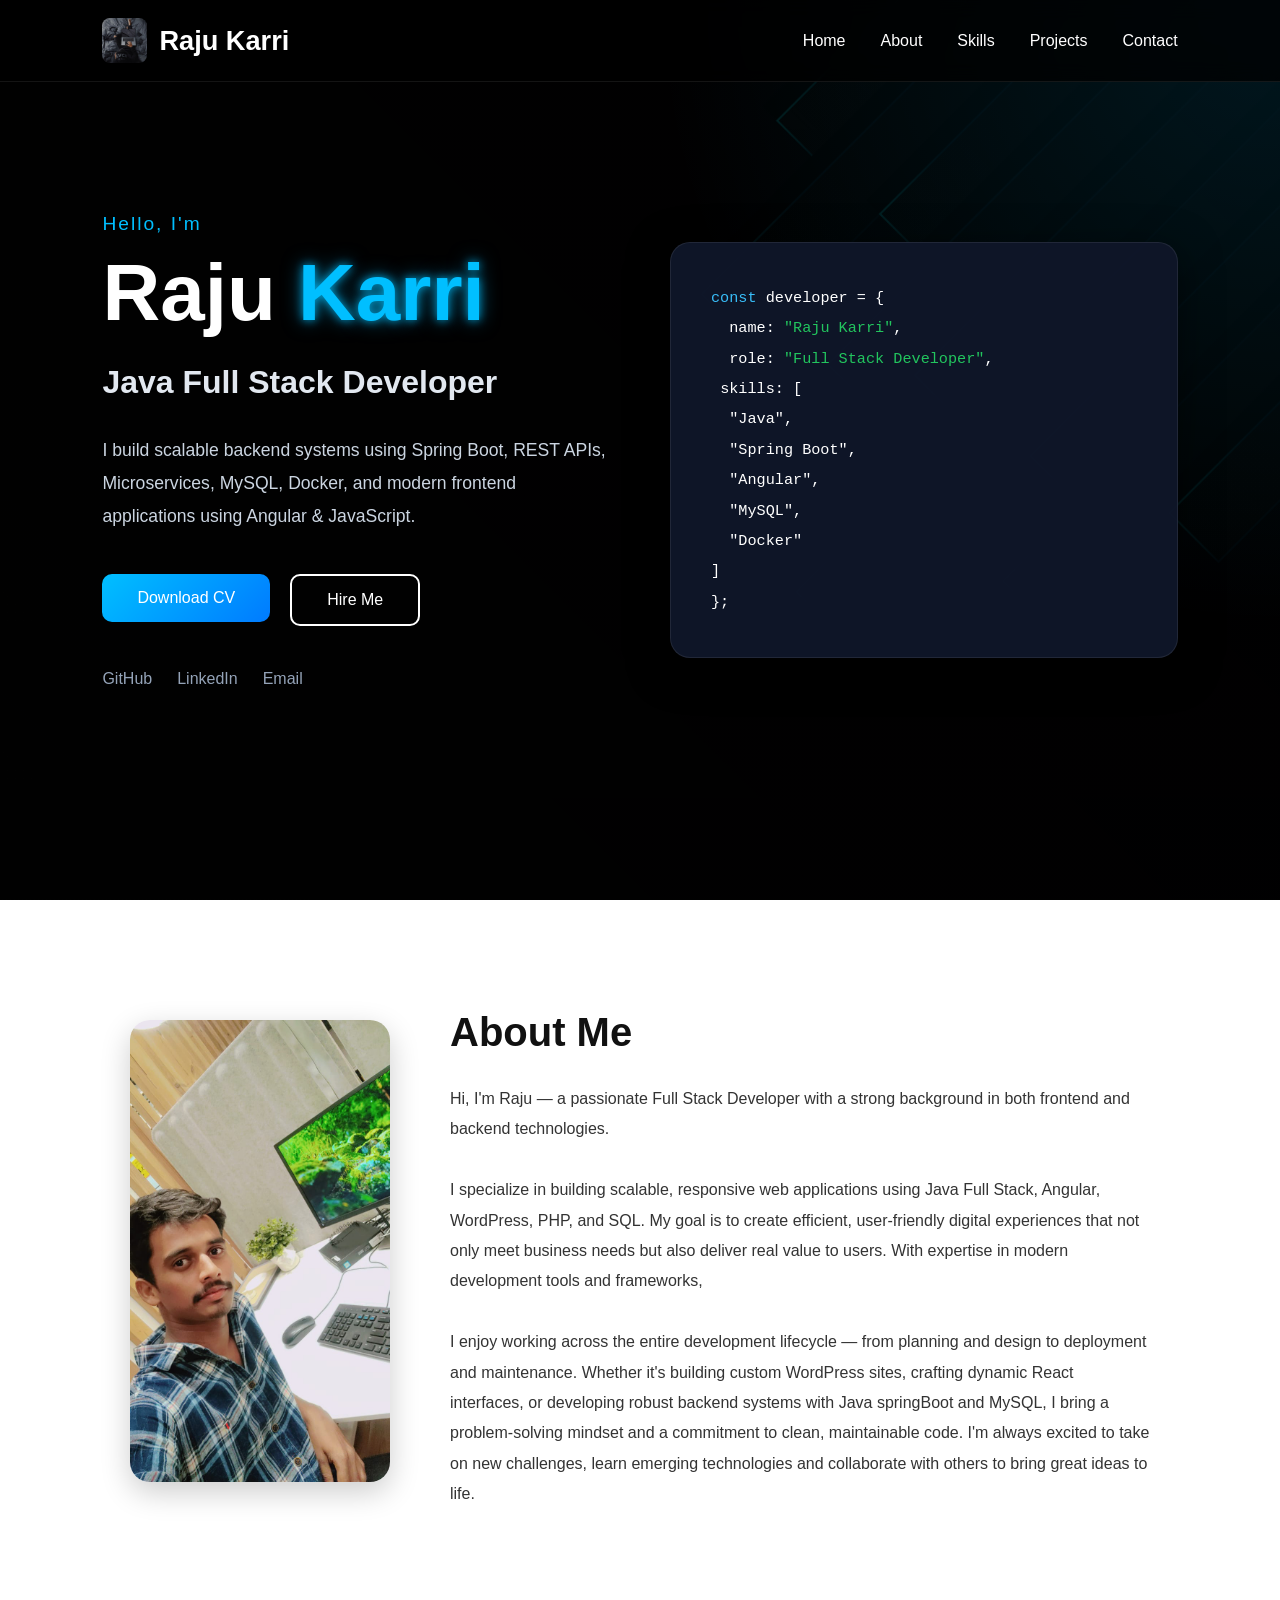
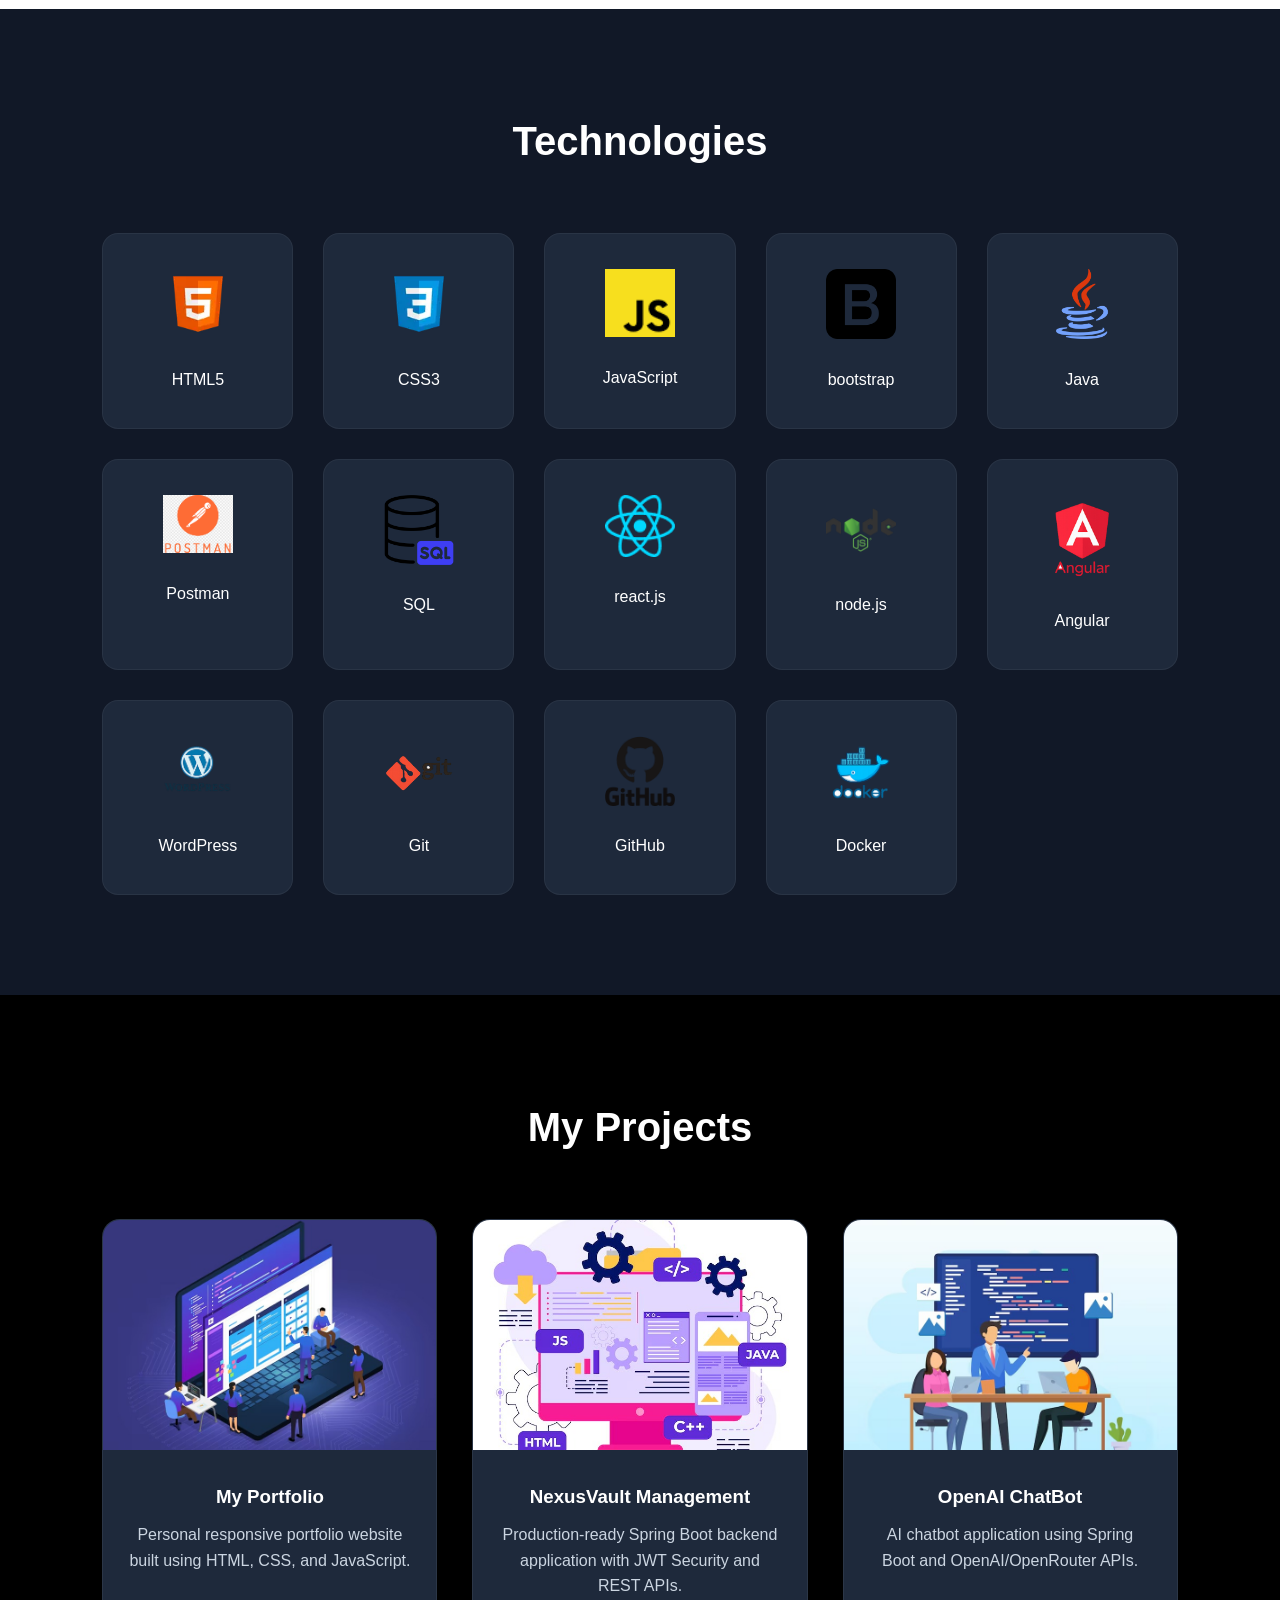
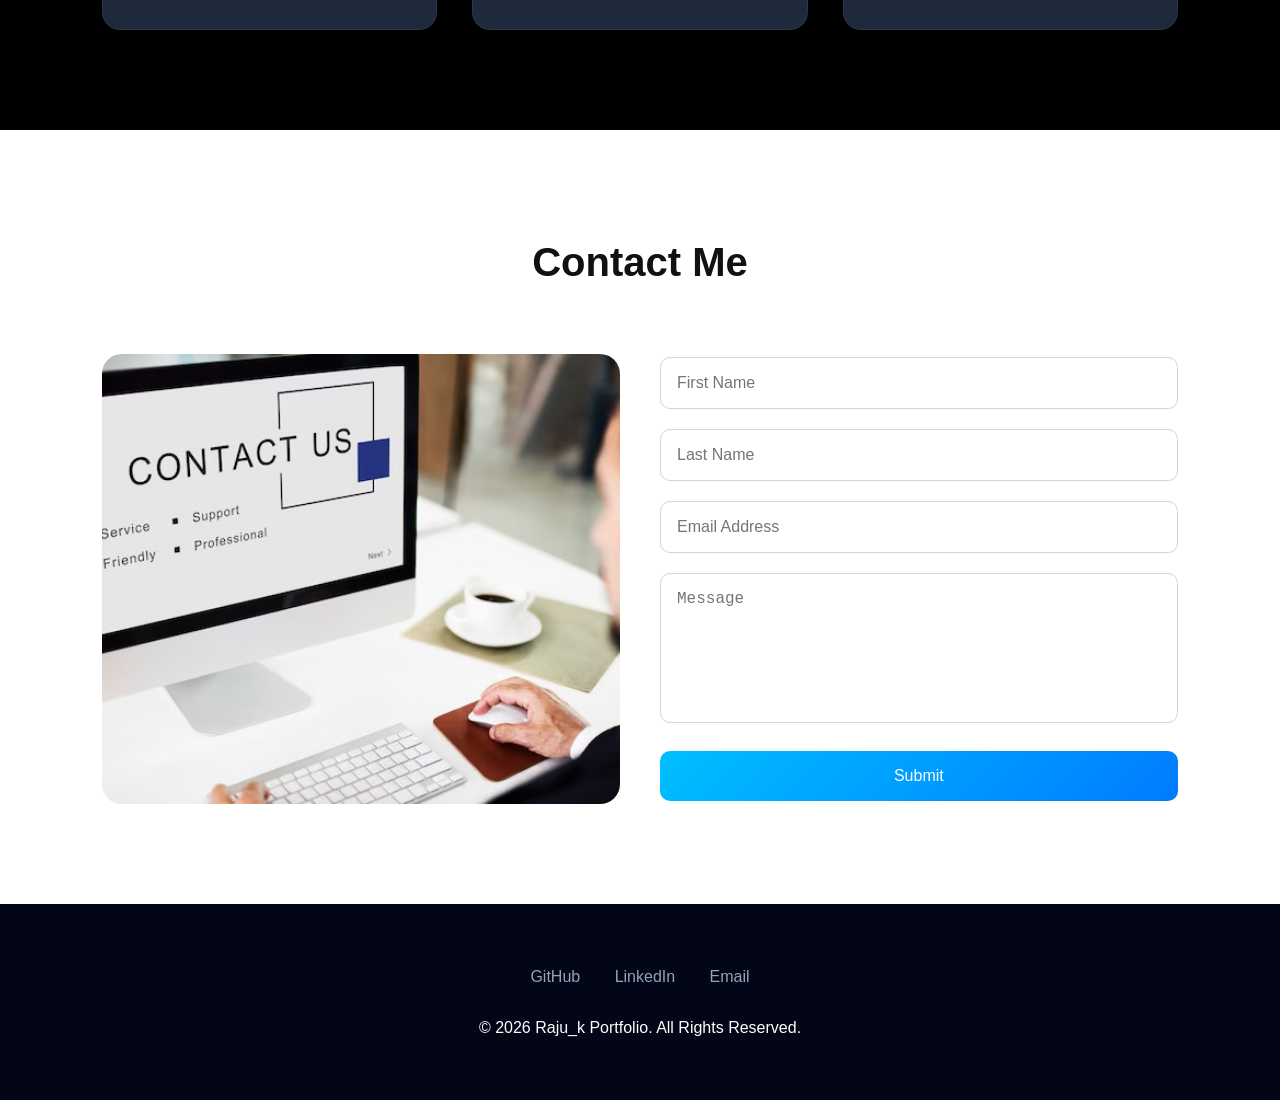
==== Portfolio.html @ 1ae68bad "Initial commit" ====
<!-- index.html -->
<!DOCTYPE html>
<html lang="en">
<head>
  <meta charset="UTF-8" />
  <meta name="viewport" content="width=device-width, initial-scale=1.0"/>
  <title>MyWebsite</title>
 
  <link rel="icon" type="image/x-icon" href="images/Raju bike.jpg">
  <link rel="stylesheet" href="Portfolio.css">
</head>

<body>

  <!-- HEADER -->
  <header class="main-header">

    <div class="logo-container">
      <img src="images/lappy2.jpeg" alt="Logo" class="logo">
      <h1 class="site-name">Raju Karri</h1>
    </div>
<!-- ADD INSIDE HEADER -->

<div class="menu-toggle" id="menu-toggle">
    ☰
</div>
    <nav class="navbar">
      <ul class="nav-links">
        <li><a href="#home">Home</a></li>
        <li><a href="#about">About</a></li>
        <li><a href="#skills">Skills</a></li>
        <li><a href="#projects">Projects</a></li>
        <li><a href="#contact">Contact</a></li>
      </ul>
    </nav>

  </header>

  <!-- HERO SECTION -->
  <!-- PROFESSIONAL HERO SECTION -->

<section class="hero-section" id="home">

    <div class="hero-overlay"></div>

    <div class="hero-container">

        <!-- LEFT CONTENT -->

        <div class="hero-left">

            <p class="intro-text">
                Hello, I'm
            </p>

            <h1 class="hero-title">
                Raju <span>Karri</span>
            </h1>

            <h2 class="hero-role">
                Java Full Stack Developer
            </h2>

            <p class="hero-description">

                I build scalable backend systems using
                Spring Boot, REST APIs, Microservices,
                MySQL, Docker, and modern frontend applications
                using Angular & JavaScript.

            </p>

            <!-- BUTTONS -->

            <div class="hero-buttons">

                <a href="images/Raju Karri.pdf" target="_blank">

                    <button class="btn-primary">
                        Download CV
                    </button>

                </a>

                <a href="#contact">

                    <button class="btn-secondary">
                        Hire Me
                    </button>

                </a>

            </div>

            <!-- SOCIAL LINKS -->

            <div class="hero-socials">

                <a href="https://github.com/raju7k" target="_blank">
                    GitHub
                </a>

                <a href="https://linkedin.com/in/rajuk777" target="_blank">
                    LinkedIn
                </a>

                <a href="mailto:karriraju777@example.com">
                    Email
                </a>

            </div>

        </div>

        <!-- RIGHT IMAGE -->

        <div class="hero-right">

            <div class="developer-card">

<pre>
<span class="code-blue">const</span> developer = {
  name: <span class="code-green">"Raju Karri"</span>,
  role: <span class="code-green">"Full Stack Developer"</span>,
 skills: [
  "Java",
  "Spring Boot",
  "Angular",
  "MySQL",
  "Docker"
]
};
</pre>

            </div>

        </div>

    </div>

</section>

  <!-- ABOUT -->
  <section class="about-section" id="about">
    
    <div class="about-container">

      <div class="passport-photo">
        <img src="images/Raju dp.jpg" alt="Raju Photo">
      </div>

      <div class="about-text" >

       <h2>About Me</h2>

        <p> Hi, I'm Raju — a passionate Full Stack Developer with a strong background in both frontend and backend technologies.<br><br> 
        I specialize in building scalable, responsive web applications using Java Full Stack, Angular, WordPress, PHP, and SQL. My goal is to create efficient, user-friendly digital experiences that not only meet business needs but also deliver real value to users.
       With expertise in modern development tools and frameworks, <br><br>I enjoy working across the entire development lifecycle — from planning and design to deployment and maintenance. Whether it's building custom WordPress sites, crafting dynamic React interfaces, or developing robust backend systems with Java  springBoot and MySQL, 
       I bring a problem-solving mindset and a commitment to clean, maintainable code. I'm always excited to take on new challenges, learn emerging technologies and collaborate with others to bring great ideas to life.</p>

      </div>

    </div>

  </section>

  <!-- SKILLS -->
  <section class="skills-section" id="skills">

    <h2>Technologies</h2>

    <div class="icon-grid">

      <div class="icon-item">
        <img src="images/html.png" alt="">
        <p>HTML5</p>
      </div>

      <div class="icon-item">
        <img src="images/css.png" alt="">
        <p>CSS3</p>
      </div>

      <div class="icon-item">
        <img src="images/js.png" alt="">
        <p>JavaScript</p>
      </div>

      <div class="icon-item">
        <img src="images/bootstrap.png" alt="">
        <p>bootstrap</p>
      </div>


      <div class="icon-item">
        <img src="images/java.png" alt="">
        <p>Java</p>
      </div>

       <div class="icon-item">
        <img src="images/post.png" alt="">
        <p>Postman</p>
      </div>
      
      <div class="icon-item">
        <img src="images/sql.png" alt="">
        <p>SQL</p>
      </div>
        <div class="icon-item">
        <img src="images/react.png" alt="">
        <p>react.js</p>
      </div>
        <div class="icon-item">
        <img src="images/node.png" alt="">
        <p>node.js</p>
      </div>

       <div class="icon-item">
        <img src="images/Angular.png" alt="">
        <p>Angular</p>
      </div>

        <div class="icon-item">
        <img src="images/wordpress.png" alt="">
        <p>WordPress</p>
      </div>
        <div class="icon-item">
        <img src="images/git.png" alt="">
        <p>Git</p>
      </div>

      <div class="icon-item">
        <img src="images/github.png" alt="">
        <p>GitHub</p>
      </div>

      <div class="icon-item">
        <img src="images/docker.png" alt="">
        <p>Docker</p>
      </div>

       

    </div>

  </section>

  <!-- PROJECTS -->
  <section class="project-section" id="projects">

    <h2>My Projects</h2>

    <div class="project-grid">

      <!-- PROJECT 1 -->
      <div class="project-card">

        <img src="images/TeamUI.jpg" alt="Portfolio">

        <h3>
          <a href="https://github.com/raju7k/rajuk" target="_blank">
            My Portfolio
          </a>
        </h3>

        <p>
          Personal responsive portfolio website built using
          HTML, CSS, and JavaScript.
        </p>

      </div>

      <!-- PROJECT 2 -->
      <div class="project-card">

        <img src="images/webDev.jpg" alt="NexusVault">

        <h3>
          <a href="https://github.com/raju7k/nexusVault" target="_blank">
            NexusVault Management
          </a>
        </h3>

        <p>
          Production-ready Spring Boot backend application
          with JWT Security and REST APIs.
        </p>

      </div>

      <!-- PROJECT 3 -->
      <div class="project-card">

        <img src="images/progDev.jpg" alt="ChatBot">

        <h3>
          <a href="https://github.com/raju7k/nexusVault" target="_blank">
            OpenAI ChatBot
          </a>
        </h3>

        <p>
          AI chatbot application using Spring Boot and
          OpenAI/OpenRouter APIs.
        </p>

      </div>

    </div>

  </section>

  <!-- CONTACT -->
  <section class="contact-section" id="contact">

    <h2>Contact Me</h2>

    <div class="contact-container">

      <div class="image-container"></div>

      <div class="form-container">

        <form id="contactForm">

         <input type="text" id="firstName" placeholder="First Name" required>
         <input type="text" id="lastName" placeholder="Last Name" required>
         <input type="email" id="email" placeholder="Email Address" required>
         <textarea id="message" placeholder="Message"></textarea>
          <button type="submit">Submit</button>

        </form>

      </div>

    </div>

  </section>

  <!-- FOOTER -->
  <footer>

    <div class="social-links">

      <a href="https://github.com/raju7k" target="_blank">
        GitHub
      </a>

      <a href="https://linkedin.com/in/rajuk777" target="_blank">
        LinkedIn
      </a>

      <a href="mailto:karriraju777@example.com">
        Email
      </a>

    </div>

    <p>
      © 2026 Raju_k Portfolio. All Rights Reserved.
    </p>

  </footer>
<script src="contact.js"></script>
</body>
</html>
---- Portfolio.css ----
/* ========================================= */
/* GLOBAL STYLES */
/* ========================================= */

*{
    margin:0;
    padding:0;
    box-sizing:border-box;
}

html{
    scroll-behavior:smooth;
}

body{
    font-family:'Segoe UI',sans-serif;
    line-height:1.6;
    background:#0f172a;
    color:#ffffff;
    overflow-x:hidden;
}

/* ========================================= */
/* HEADER */
/* ========================================= */

.main-header{

    position:fixed;
    top:0;
    left:0;

    width:100%;

    z-index:1000;

    display:flex;
    justify-content:space-between;
    align-items:center;

    padding:18px 8%;

    background:rgba(0,0,0,0.75);

    backdrop-filter:blur(10px);

    border-bottom:1px solid rgba(255,255,255,0.08);
}

.logo-container{
    display:flex;
    align-items:center;
}

.logo{
    width:45px;
    height:45px;
    object-fit:cover;
    border-radius:8px;
    margin-right:12px;
}

.site-name{
    color:white;
    font-size:1.7rem;
    font-weight:700;
}

.nav-links{
    display:flex;
    list-style:none;
    gap:35px;
}

.nav-links a{

    color:white;

    text-decoration:none;

    font-size:1rem;

    transition:0.3s;
}

.nav-links a:hover{
    color:#00bfff;
}

/* ========================================= */
/* MOBILE MENU */
/* ========================================= */

.menu-toggle{
    display:none;
    font-size:2rem;
    color:white;
    cursor:pointer;
}

/* ========================================= */
/* HERO SECTION */
/* ========================================= */

.hero-section{

    position:relative;

    min-height:100vh;

    display:flex;
    justify-content:center;
    align-items:center;

    overflow:hidden;

    background:
    linear-gradient(rgba(0,0,0,0.88),
    rgba(0,0,0,0.92)),
    url('images/bg.jpg');

    background-size:cover;
    background-position:center;

    padding:120px 8%;
}

.hero-overlay{

    position:absolute;
    inset:0;

    background:
    radial-gradient(circle at top right,
    rgba(0,191,255,0.12),
    transparent 40%);
}

.hero-container{

    position:relative;
    z-index:2;

    width:100%;
    max-width:1400px;

    display:flex;
    justify-content:space-between;
    align-items:center;

    gap:60px;

    margin:auto;
}

/* LEFT SIDE */

.hero-left{

    flex:1;

    max-width:650px;
}

.intro-text{

    color:#00bfff;

    font-size:1.2rem;

    margin-bottom:10px;

    letter-spacing:2px;
}

.hero-title{

    font-size:5rem;

    font-weight:800;

    line-height:1.1;

    color:white;
}

.hero-title span{

    color:#00bfff;

    text-shadow:
    0 0 10px rgba(0,191,255,0.8),
    0 0 20px rgba(0,191,255,0.5);
}

.hero-role{

    font-size:2rem;

    margin-top:20px;

    color:#e2e8f0;
}

.hero-description{

    margin-top:25px;

    line-height:1.9;

    color:#cbd5e1;

    font-size:1.1rem;
}

/* HERO BUTTONS */

.hero-buttons{

    margin-top:40px;

    display:flex;

    gap:20px;

    flex-wrap:wrap;
}

.btn-primary,
.btn-secondary{

    padding:15px 35px;

    border-radius:10px;

    border:none;

    cursor:pointer;

    font-size:1rem;

    transition:0.3s;
}

.btn-primary{

    background:linear-gradient(
    135deg,
    #00bfff,
    #007bff);

    color:white;
}

.btn-primary:hover{

    transform:translateY(-3px);

    box-shadow:
    0 10px 25px rgba(0,191,255,0.3);
}

.btn-secondary{

    background:transparent;

    border:2px solid white;

    color:white;
}

.btn-secondary:hover{

    background:white;

    color:black;
}

/* SOCIAL LINKS */

.hero-socials{

    margin-top:40px;

    display:flex;

    gap:25px;

    flex-wrap:wrap;
}

.hero-socials a{

    color:#94a3b8;

    text-decoration:none;

    transition:0.3s;
}

.hero-socials a:hover{
    color:#00bfff;
}

/* RIGHT SIDE */

.hero-right{

    flex:1;

    display:flex;

    justify-content:center;
    align-items:center;
}

/* CODE CARD */

.developer-card{

    width:100%;

    max-width:520px;

    background:rgba(15,23,42,0.95);

    border:1px solid rgba(255,255,255,0.08);

    border-radius:20px;

    padding:40px;

    overflow-x:auto;

    box-shadow:
    0 10px 40px rgba(0,0,0,0.5);

    animation:floatCard 4s ease-in-out infinite;
}

@keyframes floatCard{

    0%{
        transform:translateY(0px);
    }

    50%{
        transform:translateY(-10px);
    }

    100%{
        transform:translateY(0px);
    }
}

.developer-card pre{

    margin:0;

    white-space:pre-wrap;

    word-break:break-word;

    color:white;

    font-size:0.95rem;

    line-height:2;

    font-family:Consolas, monospace;
}

.code-blue{
    color:#38bdf8;
}

.code-green{
    color:#22c55e;
}

/* ========================================= */
/* ABOUT SECTION */
/* ========================================= */

.about-section{

    padding:100px 8%;

    background:#ffffff;

    color:#111;
}

.about-container{

    display:flex;
    justify-content:center;
    align-items:center;

    gap:60px;

    flex-wrap:wrap;
}

.passport-photo img{

    width:260px;

    border-radius:20px;

    box-shadow:
    0 10px 30px rgba(0,0,0,0.2);
}

.about-text{
    max-width:700px;
}

.about-text h2{

    font-size:2.5rem;

    margin-bottom:20px;
}

.about-text p{

    font-size:1rem;

    line-height:1.9;

    color:#333;
}

/* ========================================= */
/* SKILLS SECTION */
/* ========================================= */

.skills-section{

    padding:100px 8%;

    background:#111827;
}

.skills-section h2{

    text-align:center;

    font-size:2.5rem;

    margin-bottom:60px;
}

.icon-grid{

    display:grid;

    grid-template-columns:
    repeat(auto-fit,minmax(180px,1fr));

    gap:30px;
}

.icon-item{

    background:#1e293b;

    padding:35px 25px;

    border-radius:16px;

    text-align:center;

    transition:0.3s;

    border:1px solid rgba(255,255,255,0.05);
}

.icon-item:hover{

    transform:translateY(-8px);

    background:#0f172a;
}

.icon-item img{

    width:70px;

    margin-bottom:20px;
}

.icon-item p{

    color:white;

    font-size:1rem;
}

/* ========================================= */
/* PROJECT SECTION */
/* ========================================= */

.project-section{

    padding:100px 8%;

    background:#000000;
}

.project-section h2{

    text-align:center;

    font-size:2.5rem;

    margin-bottom:60px;
}

.project-grid{

    display:grid;

    grid-template-columns:
    repeat(auto-fit,minmax(320px,1fr));

    gap:35px;
}

.project-card{

    background:#1e293b;

    border-radius:18px;

    overflow:hidden;

    transition:0.3s;

    border:1px solid rgba(255,255,255,0.06);
}

.project-card:hover{

    transform:translateY(-8px);

    box-shadow:
    0 15px 35px rgba(0,0,0,0.3);
}

.project-card img{

    width:100%;

    height:230px;

    object-fit:cover;
}

.project-card h3{

    text-align:center;

    margin:25px 0 10px;
}

.project-card h3 a{

    color:white;

    text-decoration:none;
}

.project-card h3 a:hover{
    color:#00bfff;
}

.project-card p{

    text-align:center;

    padding:0 25px 30px;

    color:#cbd5e1;
}

/* ========================================= */
/* CONTACT SECTION */
/* ========================================= */

.contact-section{

    padding:100px 8%;

    background:#ffffff;

    color:#111;
}

.contact-section h2{

    text-align:center;

    font-size:2.5rem;

    margin-bottom:60px;
}

.contact-container{

    display:flex;

    gap:40px;

    flex-wrap:wrap;
}

.image-container{

    flex:1;

    min-height:450px;

    background:url('images/contact.jpg');

    background-size:cover;
    background-position:center;

    border-radius:20px;
}

.form-container{

    flex:1;

    display:flex;
    align-items:center;
}

form{
    width:100%;
}

form input,
form textarea{

    width:100%;

    padding:16px;

    margin-bottom:20px;

    border:1px solid #d1d5db;

    border-radius:10px;

    font-size:1rem;
}

form textarea{

    height:150px;

    resize:none;
}

form button{

    width:100%;

    padding:16px;

    border:none;

    border-radius:10px;

    background:linear-gradient(
    135deg,
    #00bfff,
    #007bff);

    color:white;

    font-size:1rem;

    cursor:pointer;

    transition:0.3s;
}

form button:hover{

    transform:translateY(-3px);
}

/* ========================================= */
/* FOOTER */
/* ========================================= */

footer{

    background:#020617;

    color:white;

    text-align:center;

    padding:60px 20px;
}

.social-links{

    margin-bottom:25px;
}

.social-links a{

    color:#94a3b8;

    margin:0 15px;

    text-decoration:none;

    transition:0.3s;
}

.social-links a:hover{
    color:#00bfff;
}

/* ========================================= */
/* RESPONSIVE */
/* ========================================= */

@media(max-width:992px){

    .hero-container{
        flex-direction:column;
        text-align:center;
    }

    .hero-left,
    .hero-right{
        width:100%;
    }

    .hero-buttons{
        justify-content:center;
    }

    .hero-socials{
        justify-content:center;
    }

    .hero-title{
        font-size:3.5rem;
    }

    .hero-role{
        font-size:1.5rem;
    }

    .about-container{
        flex-direction:column;
        text-align:center;
    }

    .contact-container{
        flex-direction:column;
    }
}

@media(max-width:768px){

    .menu-toggle{
        display:block;
    }

    .navbar{

        position:absolute;

        top:80px;
        right:20px;

        width:220px;
    }

    .nav-links{

        display:none;

        flex-direction:column;

        background:#111827;

        padding:20px;

        border-radius:12px;

        gap:20px;
    }

    .main-header:hover .nav-links{
        display:flex;
    }

    .hero-title{
        font-size:2.8rem;
    }

    .hero-role{
        font-size:1.2rem;
    }

    .developer-card pre{
        font-size:0.8rem;
    }

    .skills-section,
    .about-section,
    .project-section,
    .contact-section{
        padding:80px 20px;
    }
}
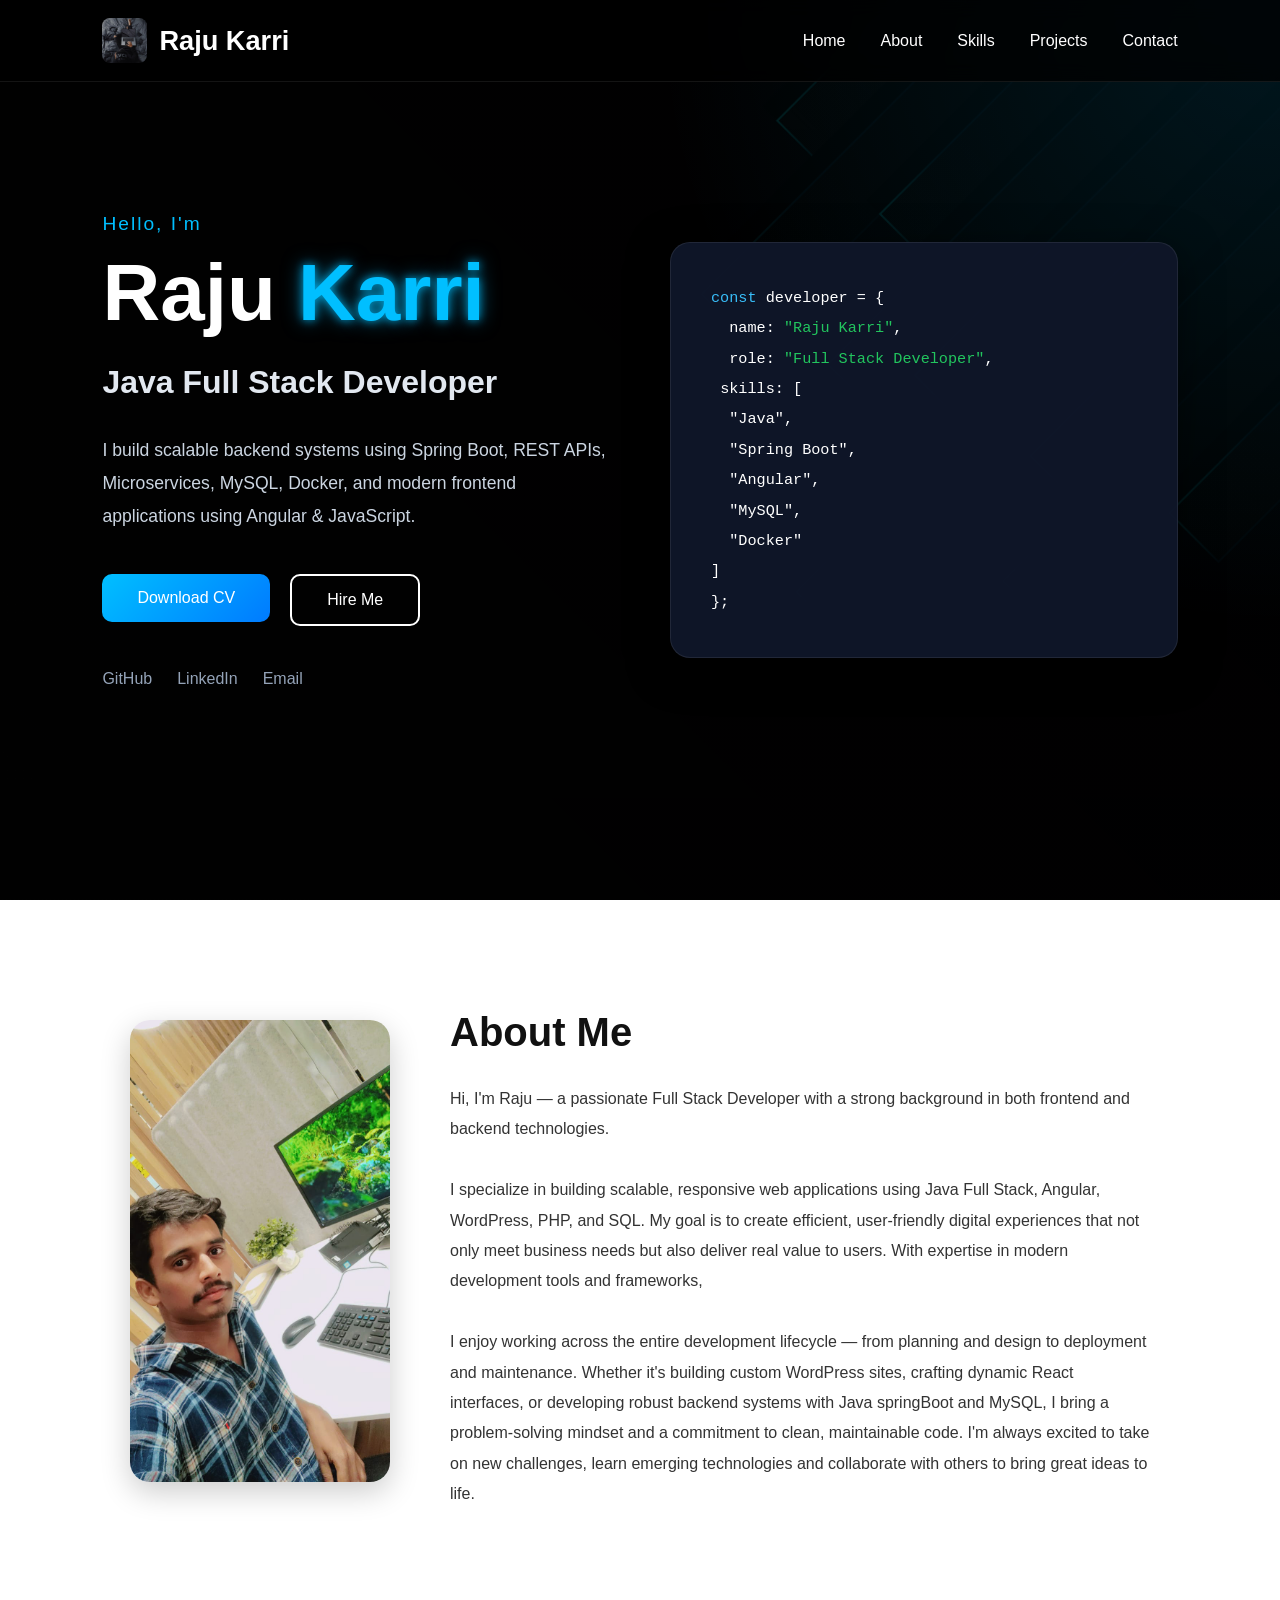
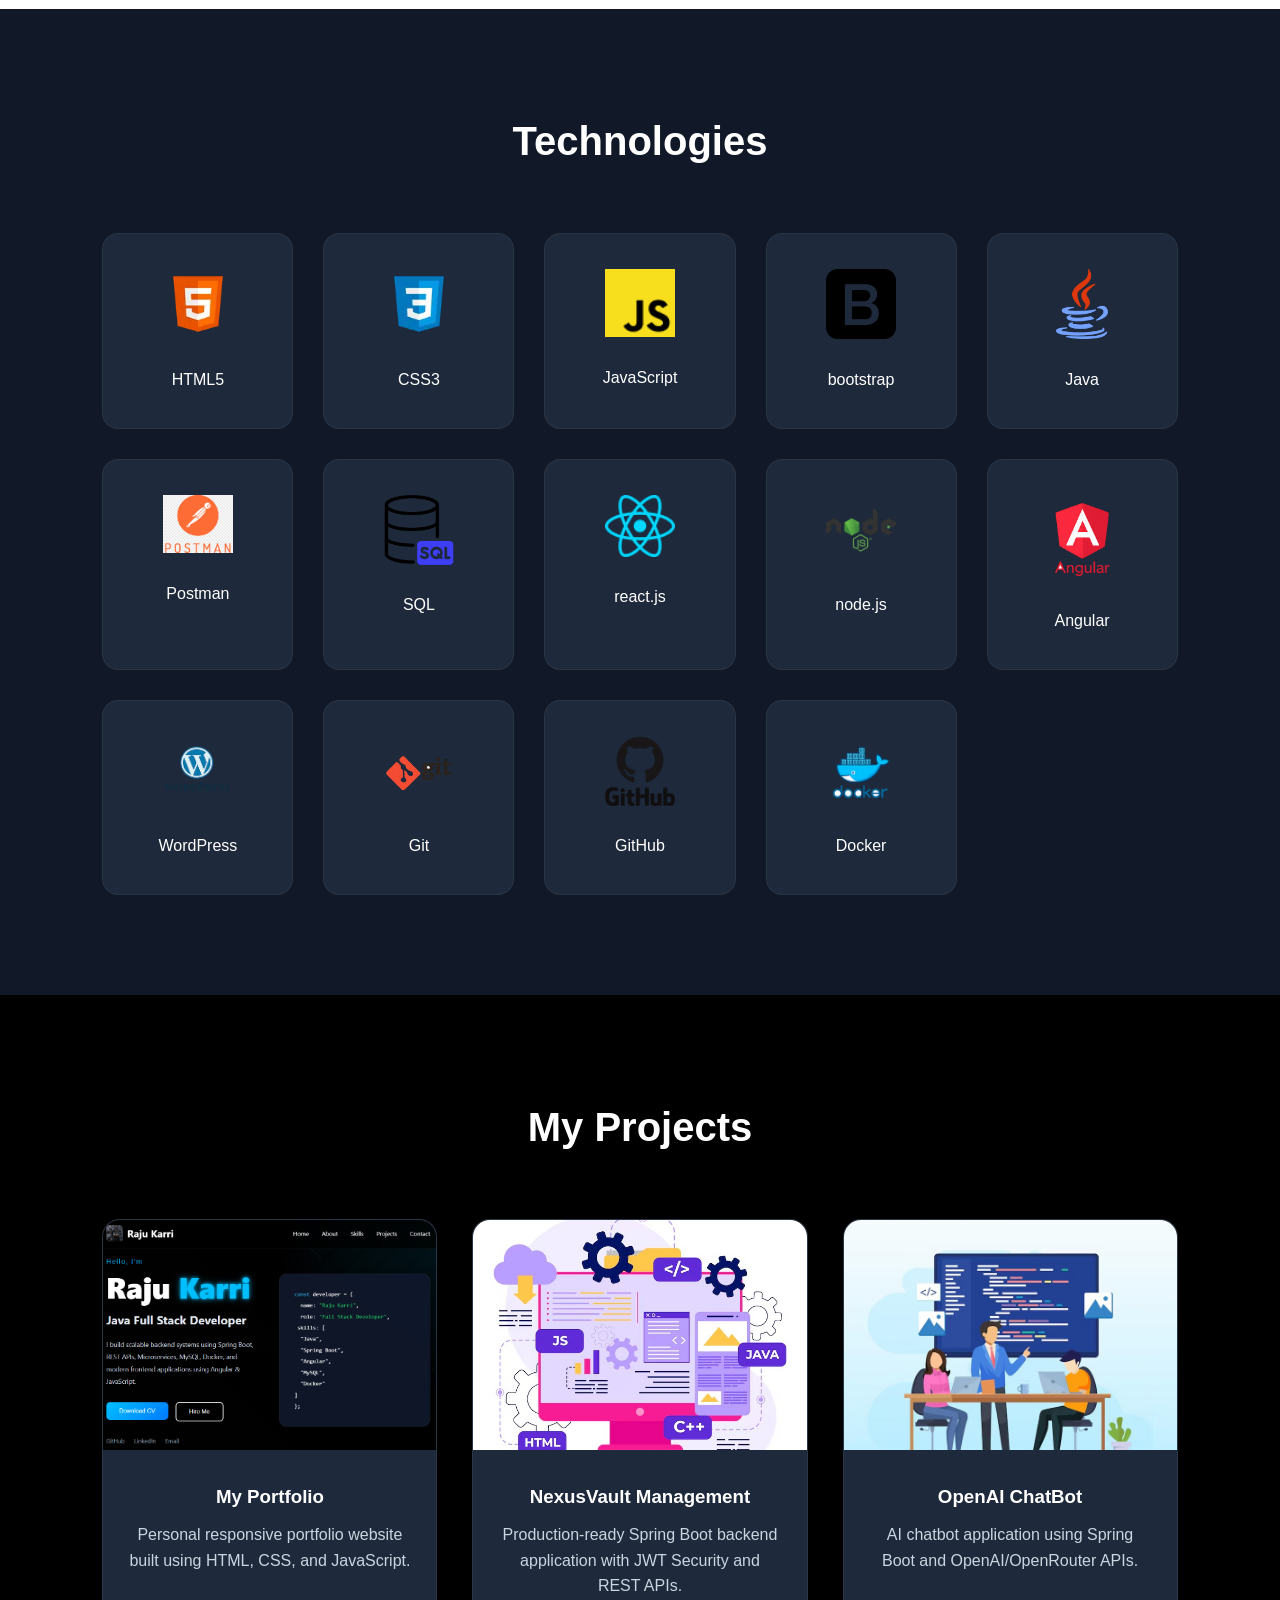
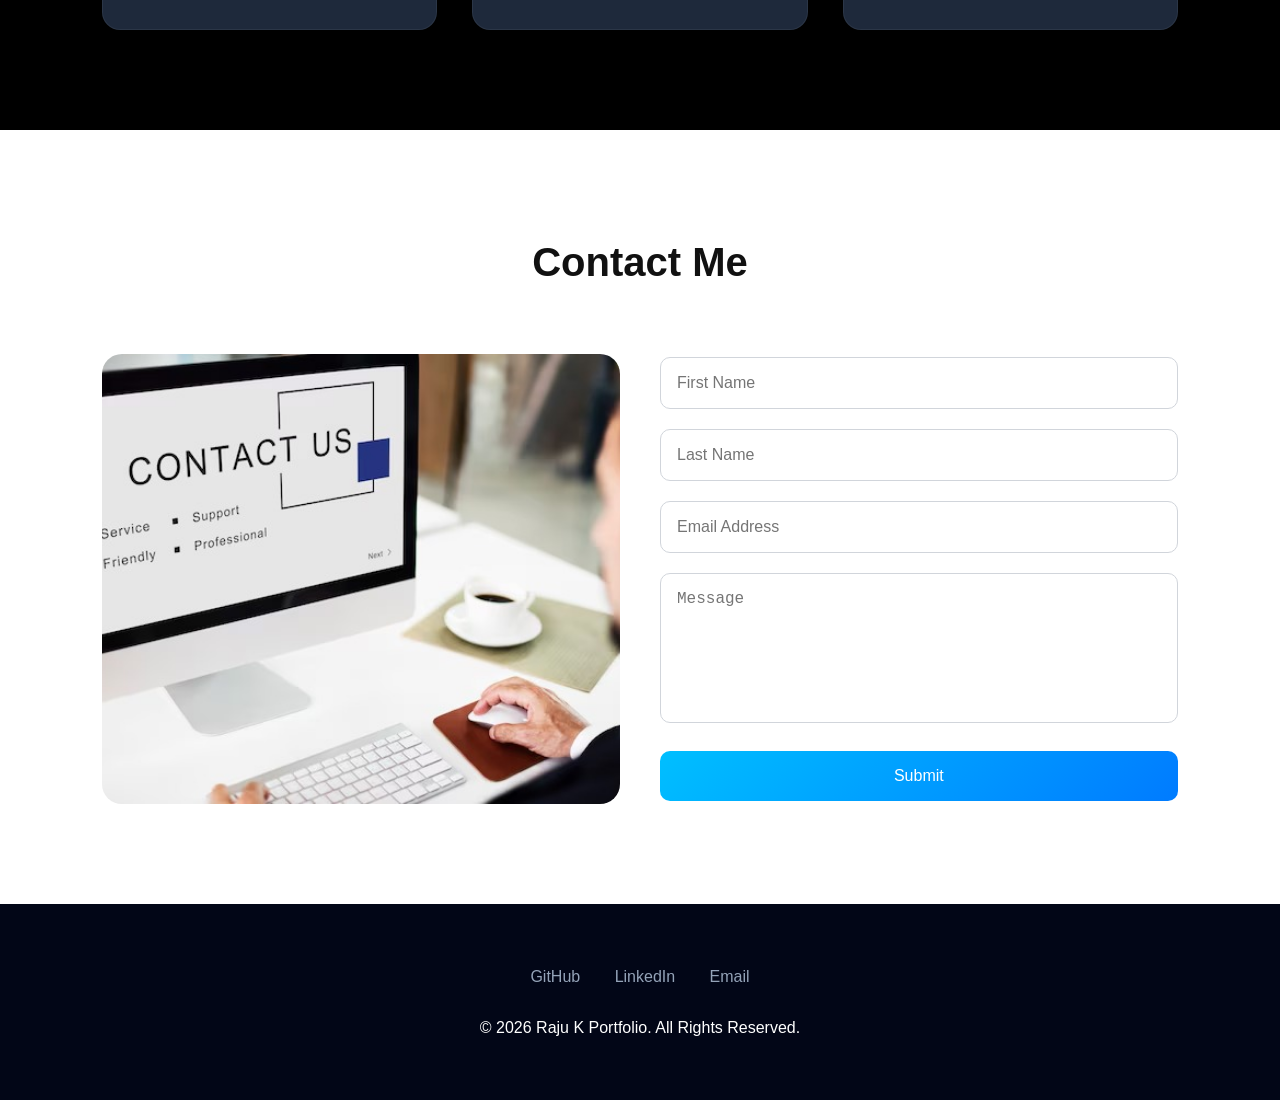
==== commit 3e7be6ef: "Updated UI and mobile responsiveness" ====
--- a/Portfolio.html
+++ b/Portfolio.html
@@ -255,7 +255,7 @@
       <!-- PROJECT 1 -->
       <div class="project-card">
 
-        <img src="images/TeamUI.jpg" alt="Portfolio">
+        <img src="images/MyWebsite.png" alt="Portfolio">
 
         <h3>
           <a href="https://github.com/raju7k/rajuk" target="_blank">
@@ -357,7 +357,7 @@
     </div>
 
     <p>
-      © 2026 Raju_k Portfolio. All Rights Reserved.
+      © 2026 Raju K Portfolio. All Rights Reserved.
     </p>
 
   </footer>
--- a/Portfolio.css
+++ b/Portfolio.css
@@ -695,6 +695,102 @@
 }
 
 /* ========================================= */
+/* STATS SECTION */
+/* ========================================= */
+
+.stats-section{
+
+    position: relative;
+
+    z-index: 2;
+
+    padding: 80px 8%;
+
+    background:
+    linear-gradient(
+    rgba(2,6,23,0.96),
+    rgba(2,6,23,0.98)),
+    url('images/grid-bg.png');
+
+    background-size: cover;
+
+    overflow: hidden;
+}
+
+.stats-container{
+
+    max-width: 1000px;
+
+    margin: auto;
+
+    display: flex;
+
+    justify-content: center;
+
+    align-items: center;
+
+    gap: 120px;
+
+    flex-wrap: wrap;
+}
+
+.stat-box{
+
+    text-align: center;
+
+    position: relative;
+}
+
+.stat-box h2{
+
+    font-size: 5rem;
+
+    font-weight: 800;
+
+    color: white;
+
+    line-height: 1;
+}
+
+.stat-box h2 span{
+
+    color: #00bfff;
+}
+
+.stat-box p{
+
+    margin-top: 15px;
+
+    font-size: 1rem;
+
+    letter-spacing: 6px;
+
+    color: #64748b;
+}
+
+/* RESPONSIVE */
+
+@media(max-width:768px){
+
+    .stats-container{
+
+        gap: 60px;
+    }
+
+    .stat-box h2{
+
+        font-size: 3.5rem;
+    }
+
+    .stat-box p{
+
+        font-size: 0.8rem;
+
+        letter-spacing: 4px;
+    }
+}
+
+/* ========================================= */
 /* FOOTER */
 /* ========================================= */
 
@@ -824,4 +920,83 @@
     .contact-section{
         padding:80px 20px;
     }
-}+}
+
+
+
+/* MOBILE TECH GRID FIX */
+
+@media(max-width:768px){
+
+    .icon-grid{
+
+        grid-template-columns: repeat(2, 1fr);
+
+        gap: 20px;
+    }
+
+    .icon-item{
+
+        padding: 25px 15px ;
+    }
+
+    .icon-item img{
+
+        width: 55px;
+    }
+
+    .icon-item p{
+
+        font-size: 0.9rem;
+    }
+}
+
+/* ========================================= */
+/* TECH TAG BUTTONS */
+/* ========================================= */
+
+
+
+/* COLORS */
+.project-tags{
+    display:flex;
+    gap:12px;
+    flex-wrap:wrap;
+
+    padding: 0 20px;   /* align with content */
+    margin: 15px 15px;  /* space from description */
+}
+
+/* TAG BUTTON */
+.tag{
+    padding:8px 16px;
+    border-radius:10px;
+    font-size:0.9rem;
+    font-weight:600;
+    color:white;
+}
+
+.blue{
+    background:#2563eb;
+}
+
+.green{
+    background:#16a34a;
+}
+
+.purple{
+    background:#7c3aed;
+}
+
+.orange{
+    background:#ea580c;
+}
+
+.red{
+    background:#dc2626;
+}
+
+.sky{
+    background:#0284c7;
+}
+
